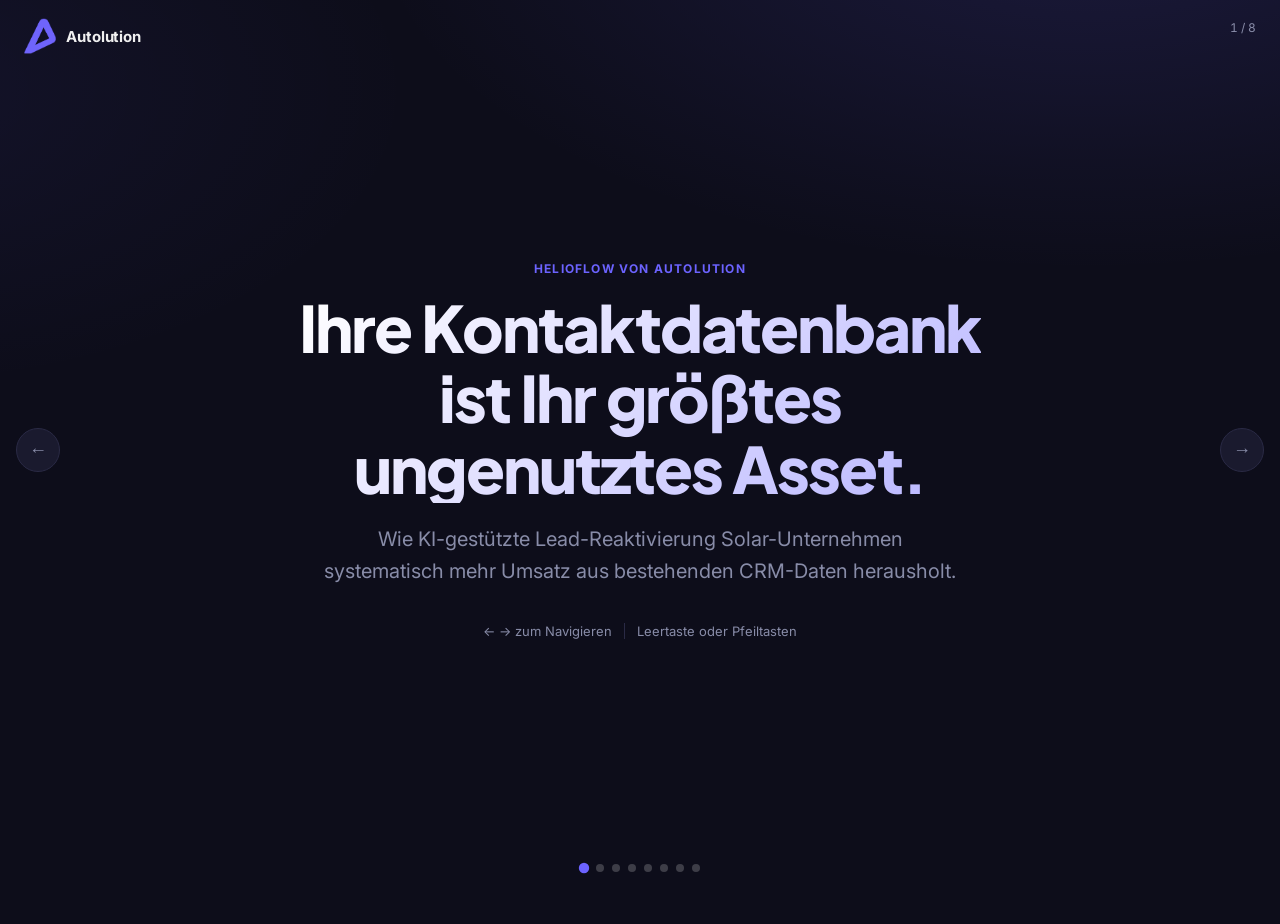
==== index.html @ 53b9ef34 "Rename pitch-deck.html to index.html for Vercel root serving Co-Authored-By: Claude Sonnet 4.6 <nore" ====
<!DOCTYPE html>
<html lang="de">
<head>
<meta charset="UTF-8">
<meta name="viewport" content="width=device-width, initial-scale=1.0">
<title>Autolution · HelioFlow Pitch</title>
<link rel="preconnect" href="https://fonts.googleapis.com">
<link rel="preconnect" href="https://fonts.gstatic.com" crossorigin>
<link href="https://fonts.googleapis.com/css2?family=Plus+Jakarta+Sans:wght@300;400;500;600;700;800&family=Inter:wght@400;500;600;700;800&display=swap" rel="stylesheet">
<style>
/* ── Design Tokens ────────────────────────────────────────────── */
:root {
  --bg:          #0D0D1A;
  --bg-2:        #12121F;
  --card:        #1A1A2E;
  --card-2:      #20203A;
  --border:      #2A2A45;
  --brand:       #6C63FF;
  --brand-hover: #8B85FF;
  --brand-dark:  #5148D9;
  --brand-soft:  rgba(108,99,255,0.12);
  --text:        #F0F0F0;
  --text-dim:    #888CA8;
  --success:     #10B981;
  --radius:      14px;
  --font-h:      'Plus Jakarta Sans', 'Inter', -apple-system, sans-serif;
  --font-b:      'Inter', -apple-system, sans-serif;
}

*, *::before, *::after { box-sizing: border-box; margin: 0; padding: 0; }

html, body {
  width: 100%; height: 100%;
  overflow: hidden;
  background: var(--bg);
  color: var(--text);
  font-family: var(--font-b);
  -webkit-font-smoothing: antialiased;
}

/* ── Slide engine ─────────────────────────────────────────────── */
.deck {
  width: 100%; height: 100vh;
  position: relative;
}

.slide {
  position: absolute;
  inset: 0;
  display: flex;
  flex-direction: column;
  justify-content: center;
  align-items: center;
  padding: 48px 64px;
  opacity: 0;
  pointer-events: none;
  transition: opacity 0.45s ease, transform 0.45s ease;
  transform: translateY(24px);
  overflow-y: auto;
}

.slide.active {
  opacity: 1;
  pointer-events: all;
  transform: translateY(0);
}

.slide.exiting {
  opacity: 0;
  transform: translateY(-24px);
}

/* Slide backgrounds */
.slide { background:
  radial-gradient(1200px 600px at 85% -10%, rgba(108,99,255,0.15), transparent 60%),
  radial-gradient(900px 500px at -10% 10%, rgba(108,99,255,0.07), transparent 60%),
  var(--bg);
}
.slide.dark-brand {
  background: linear-gradient(135deg, #1A1A2E 0%, #20203A 100%);
}
.slide.cta-slide {
  background: linear-gradient(135deg, var(--brand) 0%, var(--brand-dark) 100%);
}

/* ── Nav dots ─────────────────────────────────────────────────── */
.nav-dots {
  position: fixed;
  bottom: 28px;
  left: 50%;
  transform: translateX(-50%);
  display: flex;
  gap: 8px;
  z-index: 100;
}
.dot {
  width: 8px; height: 8px;
  border-radius: 50%;
  background: rgba(255,255,255,0.2);
  cursor: pointer;
  transition: background 0.2s, transform 0.2s;
  border: none;
}
.dot.active {
  background: var(--brand);
  transform: scale(1.3);
}

/* Nav arrows */
.nav-arrow {
  position: fixed;
  top: 50%;
  transform: translateY(-50%);
  background: var(--card);
  border: 1px solid var(--border);
  border-radius: 50%;
  width: 44px; height: 44px;
  cursor: pointer;
  display: flex; align-items: center; justify-content: center;
  font-size: 18px;
  color: var(--text-dim);
  transition: background 0.15s, color 0.15s;
  z-index: 100;
}
.nav-arrow:hover { background: var(--card-2); color: var(--text); }
.nav-arrow.prev { left: 16px; }
.nav-arrow.next { right: 16px; }

/* Slide counter */
.slide-counter {
  position: fixed;
  top: 20px;
  right: 24px;
  font-size: 12px;
  color: var(--text-dim);
  font-family: var(--font-b);
  font-variant-numeric: tabular-nums;
  z-index: 100;
}

/* Logo bar */
.logo-bar {
  position: fixed;
  top: 18px;
  left: 24px;
  display: flex;
  align-items: center;
  gap: 10px;
  z-index: 100;
}
.logo-bar img { height: 36px; width: auto; }
.logo-bar span { font-weight: 700; font-size: 15px; letter-spacing: -0.01em; }

/* ── Typography ───────────────────────────────────────────────── */
.hero-label {
  font-size: 12px;
  font-weight: 700;
  text-transform: uppercase;
  letter-spacing: 0.1em;
  color: var(--brand);
  margin-bottom: 16px;
}

.hero-h1 {
  font-family: var(--font-h);
  font-size: clamp(36px, 5vw, 64px);
  font-weight: 800;
  letter-spacing: -0.03em;
  line-height: 1.1;
  margin-bottom: 20px;
  background: linear-gradient(135deg, #ffffff 0%, #b8b5ff 100%);
  -webkit-background-clip: text;
  background-clip: text;
  -webkit-text-fill-color: transparent;
  text-align: center;
}

.hero-h1.left { text-align: left; }

.hero-sub {
  font-size: clamp(16px, 2vw, 20px);
  color: var(--text-dim);
  line-height: 1.6;
  max-width: 640px;
  text-align: center;
}

.section-title {
  font-family: var(--font-h);
  font-size: clamp(28px, 4vw, 48px);
  font-weight: 800;
  letter-spacing: -0.03em;
  margin-bottom: 12px;
  background: linear-gradient(135deg, #ffffff 0%, #b8b5ff 100%);
  -webkit-background-clip: text;
  background-clip: text;
  -webkit-text-fill-color: transparent;
}

.section-sub {
  font-size: 17px;
  color: var(--text-dim);
  max-width: 600px;
  line-height: 1.6;
  margin-bottom: 40px;
}

/* ── Layout helpers ───────────────────────────────────────────── */
.content { max-width: 1000px; width: 100%; }
.content.wide { max-width: 1100px; }

.grid-3 {
  display: grid;
  grid-template-columns: repeat(3, 1fr);
  gap: 20px;
}

.grid-2 {
  display: grid;
  grid-template-columns: repeat(2, 1fr);
  gap: 24px;
}

@media (max-width: 700px) {
  .grid-3, .grid-2 { grid-template-columns: 1fr; }
  .slide { padding: 72px 24px 64px; }
}

/* ── Cards ────────────────────────────────────────────────────── */
.card {
  background: var(--card);
  border: 1px solid var(--border);
  border-radius: var(--radius);
  padding: 28px;
  box-shadow: 0 10px 40px rgba(0,0,0,0.4);
}

.card-icon {
  width: 48px; height: 48px;
  border-radius: 12px;
  background: var(--brand-soft);
  display: flex; align-items: center; justify-content: center;
  font-size: 24px;
  margin-bottom: 16px;
}

.card h3 {
  font-family: var(--font-h);
  font-size: 18px;
  font-weight: 700;
  letter-spacing: -0.01em;
  margin-bottom: 10px;
}

.card p {
  font-size: 14px;
  color: var(--text-dim);
  line-height: 1.6;
}

/* Selling point accent */
.selling-card {
  border-color: rgba(108,99,255,0.3);
  position: relative;
  overflow: hidden;
}
.selling-card::before {
  content: '';
  position: absolute;
  top: 0; left: 0;
  right: 0; height: 2px;
  background: linear-gradient(90deg, var(--brand), var(--brand-hover));
}

/* ── Problem slide ────────────────────────────────────────────── */
.problem-list {
  list-style: none;
  display: flex;
  flex-direction: column;
  gap: 16px;
  max-width: 640px;
}
.problem-list li {
  display: flex;
  align-items: flex-start;
  gap: 14px;
  padding: 20px 24px;
  background: var(--card);
  border: 1px solid var(--border);
  border-radius: 12px;
  font-size: 16px;
  line-height: 1.5;
}
.problem-list li .x {
  width: 24px; height: 24px;
  border-radius: 50%;
  background: rgba(239,68,68,0.15);
  color: #EF4444;
  display: flex; align-items: center; justify-content: center;
  font-size: 14px;
  font-weight: 700;
  flex-shrink: 0;
  margin-top: 1px;
}

/* ── Process steps ────────────────────────────────────────────── */
.steps {
  display: flex;
  gap: 0;
  align-items: stretch;
  width: 100%;
  max-width: 960px;
}

.step-card {
  flex: 1;
  background: var(--card);
  border: 1px solid var(--border);
  border-radius: 0;
  padding: 28px 24px;
  position: relative;
}
.step-card:first-child { border-radius: var(--radius) 0 0 var(--radius); }
.step-card:last-child  { border-radius: 0 var(--radius) var(--radius) 0; }
.step-card + .step-card { border-left: none; }

.step-num {
  font-family: var(--font-h);
  font-size: 48px;
  font-weight: 800;
  color: var(--brand-soft);
  letter-spacing: -0.03em;
  margin-bottom: 12px;
  line-height: 1;
}
.step-card h3 {
  font-family: var(--font-h);
  font-size: 16px;
  font-weight: 700;
  margin-bottom: 10px;
  color: var(--text);
}
.step-card p {
  font-size: 13px;
  color: var(--text-dim);
  line-height: 1.6;
}
.step-arrow {
  position: absolute;
  right: -14px; top: 50%;
  transform: translateY(-50%);
  width: 28px; height: 28px;
  background: var(--brand);
  border-radius: 50%;
  display: flex; align-items: center; justify-content: center;
  font-size: 14px;
  z-index: 2;
  color: white;
}
.step-card:last-child .step-arrow { display: none; }

/* ── Onboarding timeline ──────────────────────────────────────── */
.timeline {
  display: flex;
  flex-direction: column;
  gap: 0;
  max-width: 680px;
  width: 100%;
}
.timeline-item {
  display: flex;
  gap: 20px;
  padding-bottom: 28px;
  position: relative;
}
.timeline-item:last-child { padding-bottom: 0; }
.timeline-left {
  display: flex;
  flex-direction: column;
  align-items: center;
  gap: 0;
}
.t-dot {
  width: 36px; height: 36px;
  border-radius: 50%;
  background: var(--brand-soft);
  border: 2px solid var(--brand);
  display: flex; align-items: center; justify-content: center;
  font-weight: 700;
  font-size: 13px;
  color: var(--brand);
  flex-shrink: 0;
}
.t-line {
  flex: 1;
  width: 2px;
  background: var(--border);
  margin: 4px 0;
  min-height: 24px;
}
.timeline-item:last-child .t-line { display: none; }
.timeline-content h3 {
  font-family: var(--font-h);
  font-size: 16px;
  font-weight: 700;
  margin-bottom: 4px;
}
.timeline-content p {
  font-size: 14px;
  color: var(--text-dim);
  line-height: 1.5;
}
.timeline-badge {
  display: inline-block;
  margin-bottom: 6px;
  padding: 2px 10px;
  border-radius: 20px;
  background: var(--brand-soft);
  color: var(--brand);
  font-size: 11px;
  font-weight: 600;
}

/* ── Result stats ─────────────────────────────────────────────── */
.stat-row {
  display: flex;
  gap: 20px;
  flex-wrap: wrap;
  justify-content: center;
  margin-bottom: 32px;
}
.stat-box {
  background: var(--card);
  border: 1px solid var(--border);
  border-radius: var(--radius);
  padding: 24px 28px;
  min-width: 180px;
  text-align: center;
}
.stat-box .s-num {
  font-family: var(--font-h);
  font-size: 40px;
  font-weight: 800;
  letter-spacing: -0.03em;
  background: linear-gradient(135deg, var(--brand) 0%, var(--brand-hover) 100%);
  -webkit-background-clip: text;
  background-clip: text;
  -webkit-text-fill-color: transparent;
  margin-bottom: 4px;
  font-variant-numeric: tabular-nums;
}
.stat-box .s-label {
  font-size: 13px;
  color: var(--text-dim);
}

/* ── CTA slide ────────────────────────────────────────────────── */
.cta-slide-inner {
  text-align: center;
  max-width: 620px;
}
.cta-slide h1 {
  font-family: var(--font-h);
  font-size: clamp(32px, 5vw, 56px);
  font-weight: 800;
  letter-spacing: -0.03em;
  color: white;
  margin-bottom: 16px;
  line-height: 1.1;
}
.cta-slide p {
  color: rgba(255,255,255,0.85);
  font-size: 18px;
  line-height: 1.6;
  margin-bottom: 36px;
}
.cta-btn {
  display: inline-flex;
  align-items: center;
  gap: 10px;
  background: white;
  color: var(--brand);
  font-weight: 700;
  font-size: 17px;
  padding: 18px 36px;
  border-radius: 12px;
  text-decoration: none;
  box-shadow: 0 8px 32px rgba(0,0,0,0.25);
  transition: transform 0.15s, box-shadow 0.15s;
}
.cta-btn:hover {
  transform: translateY(-2px);
  box-shadow: 0 12px 40px rgba(0,0,0,0.3);
}
.cta-glow {
  position: absolute;
  top: -40%; right: -15%;
  width: 500px; height: 500px;
  background: radial-gradient(circle, rgba(255,255,255,0.12), transparent 70%);
  pointer-events: none;
}

/* ── Potenzial-Rechner (Slide 7) ──────────────────────────────── */
.rechner-slide {
  justify-content: flex-start;
  padding-top: 80px;
  overflow-y: auto;
}

.rechner-wrap {
  max-width: 1000px;
  width: 100%;
  padding-bottom: 48px;
}

.r-param-grid {
  display: grid;
  grid-template-columns: repeat(auto-fit, minmax(220px, 1fr));
  gap: 16px;
  margin-bottom: 20px;
}
.r-param {
  background: var(--card-2);
  border: 1px solid var(--border);
  border-radius: 10px;
  padding: 16px;
}
.r-param label {
  display: block;
  font-size: 12px;
  color: var(--text-dim);
  margin-bottom: 8px;
  font-weight: 500;
}
.r-val-row {
  display: flex;
  align-items: baseline;
  gap: 6px;
  margin-bottom: 8px;
}
.r-param input[type="number"] {
  background: transparent;
  border: none;
  color: var(--text);
  font-size: 28px;
  font-weight: 700;
  width: 100%;
  outline: none;
  font-family: var(--font-h);
  letter-spacing: -0.02em;
  -moz-appearance: textfield;
}
.r-param input[type="number"]::-webkit-outer-spin-button,
.r-param input[type="number"]::-webkit-inner-spin-button { -webkit-appearance: none; }
.r-suffix { color: var(--text-dim); font-weight: 600; font-size: 15px; }

input[type="range"] {
  -webkit-appearance: none;
  width: 100%; height: 5px;
  background: var(--border);
  border-radius: 3px;
  outline: none;
}
input[type="range"]::-webkit-slider-thumb {
  -webkit-appearance: none;
  width: 16px; height: 16px;
  background: var(--brand);
  border-radius: 50%;
  cursor: pointer;
  box-shadow: 0 0 0 3px rgba(108,99,255,0.18);
  transition: transform 0.15s;
}
input[type="range"]::-webkit-slider-thumb:hover { transform: scale(1.15); }
input[type="range"]::-moz-range-thumb {
  width: 16px; height: 16px;
  background: var(--brand);
  border-radius: 50%;
  cursor: pointer;
  border: none;
}

.r-note { font-size: 11px; color: var(--text-dim); margin-top: 6px; }

.leads-table {
  width: 100%;
  border-collapse: collapse;
  margin-bottom: 20px;
}
.leads-table th {
  text-align: left;
  font-weight: 600;
  font-size: 11px;
  color: var(--text-dim);
  text-transform: uppercase;
  letter-spacing: 0.05em;
  padding: 8px 10px;
  border-bottom: 1px solid var(--border);
}
.leads-table th.r { text-align: right; }
.leads-table td {
  padding: 12px 10px;
  border-bottom: 1px solid var(--border);
  font-size: 14px;
}
.leads-table td.r { text-align: right; font-variant-numeric: tabular-nums; }
.leads-table td:first-child { font-weight: 600; }
.leads-table tfoot td {
  font-weight: 700;
  font-size: 14px;
  border-top: 2px solid var(--border);
  border-bottom: none;
  padding-top: 14px;
}
.leads-table input {
  background: var(--card-2);
  border: 1px solid var(--border);
  border-radius: 7px;
  color: var(--text);
  font-family: inherit;
  font-size: 14px;
  font-weight: 600;
  padding: 6px 10px;
  width: 100%;
  max-width: 120px;
  outline: none;
  -moz-appearance: textfield;
  transition: border-color 0.15s;
}
.leads-table input::-webkit-outer-spin-button,
.leads-table input::-webkit-inner-spin-button { -webkit-appearance: none; }
.leads-table input:focus { border-color: var(--brand); }

.factor-pill {
  display: inline-block;
  padding: 2px 7px;
  border-radius: 20px;
  background: var(--card-2);
  font-size: 11px;
  color: var(--text-dim);
}

.r-results {
  background: linear-gradient(135deg, #1A1A2E 0%, #20203A 100%);
  border: 1px solid var(--brand);
  border-radius: var(--radius);
  padding: 24px;
  position: relative;
  overflow: hidden;
}
.r-results::before {
  content: '';
  position: absolute;
  top: -50%; right: -20%;
  width: 400px; height: 400px;
  background: radial-gradient(circle, rgba(108,99,255,0.12), transparent 70%);
  pointer-events: none;
}
.r-stats-grid {
  display: grid;
  grid-template-columns: 2fr 1fr 1fr 1fr;
  gap: 16px;
  position: relative;
}
@media (max-width: 700px) {
  .r-stats-grid { grid-template-columns: 1fr 1fr; }
}
.r-stat { padding: 6px 0; }
.r-stat.hero {
  padding: 16px 20px;
  background: var(--brand-soft);
  border-radius: 10px;
  border: 1px solid rgba(108,99,255,0.3);
}
.r-stat .s-label { font-size: 12px; color: var(--text-dim); margin-bottom: 4px; }
.r-stat .s-num {
  font-family: var(--font-h);
  font-size: 26px;
  font-weight: 800;
  letter-spacing: -0.02em;
  font-variant-numeric: tabular-nums;
}
.r-stat.hero .s-num {
  font-size: 38px;
  background: linear-gradient(135deg, var(--brand), var(--brand-hover));
  -webkit-background-clip: text;
  background-clip: text;
  -webkit-text-fill-color: transparent;
}

/* ── Print ────────────────────────────────────────────────────── */
@media print {
  .nav-dots, .nav-arrow, .slide-counter, .logo-bar { display: none !important; }
}
</style>
</head>
<body>

<!-- Logo (always visible) -->
<div class="logo-bar">
  <img src="[data-uri]" alt="Autolution">
  <span>Autolution</span>
</div>

<!-- Slide counter -->
<div class="slide-counter" id="slideCounter">1 / 8</div>

<!-- Navigation arrows -->
<button class="nav-arrow prev" onclick="navigate(-1)">←</button>
<button class="nav-arrow next" onclick="navigate(1)">→</button>

<!-- Navigation dots -->
<nav class="nav-dots" id="navDots"></nav>

<div class="deck" id="deck">

  <!-- ── Slide 1: Cover ───────────────────────────────────────── -->
  <section class="slide active" data-slide="0">
    <div class="content" style="text-align:center; display:flex; flex-direction:column; align-items:center;">
      <div class="hero-label">HelioFlow von Autolution</div>
      <h1 class="hero-h1">Ihre Kontaktdatenbank<br>ist Ihr größtes<br>ungenutztes Asset.</h1>
      <p class="hero-sub">Wie KI-gestützte Lead-Reaktivierung Solar-Unternehmen systematisch mehr Umsatz aus bestehenden CRM-Daten herausholt.</p>
      <div style="margin-top:36px; display:flex; align-items:center; gap:12px; color:var(--text-dim); font-size:13px;">
        <span>← → zum Navigieren</span>
        <span style="width:1px; height:16px; background:var(--border);"></span>
        <span>Leertaste oder Pfeiltasten</span>
      </div>
    </div>
  </section>

  <!-- ── Slide 2: Problem ─────────────────────────────────────── -->
  <section class="slide" data-slide="1">
    <div class="content" style="display:flex; flex-direction:column; align-items:center;">
      <div class="hero-label">Das Problem</div>
      <h2 class="section-title" style="text-align:center;">Die meisten Solar-Leads<br>kaufen nie — aber nicht<br>weil sie kein Interesse haben.</h2>
      <ul class="problem-list">
        <li>
          <div class="x">✕</div>
          <span><strong>Leads liegen unbenutzt im CRM.</strong> Tausende Kontakte wurden angesprochen, dann nie wieder konsequent weiterverfolgt.</span>
        </li>
        <li>
          <div class="x">✕</div>
          <span><strong>Follow-ups passieren nicht systematisch.</strong> Manuelles Nachfassen ist zeitaufwändig und wird im Vertriebsalltag verdrängt.</span>
        </li>
        <li>
          <div class="x">✕</div>
          <span><strong>Schlechte Terminqualität.</strong> Ohne Qualifizierung erscheinen Kontakte zum Termin — ohne wirklich zu passen.</span>
        </li>
      </ul>
    </div>
  </section>

  <!-- ── Slide 3: Selling Points ──────────────────────────────── -->
  <section class="slide" data-slide="2">
    <div class="content">
      <div style="text-align:center; margin-bottom:36px;">
        <div class="hero-label">Warum HelioFlow</div>
        <h2 class="section-title">Drei Gründe, die den Unterschied machen.</h2>
      </div>
      <div class="grid-3">
        <div class="card selling-card">
          <div class="card-icon">⚡</div>
          <h3>Vollautomatisiert</h3>
          <p>Das System bucht Termine direkt in Ihren Kalender — ohne einen einzigen manuellen Schritt Ihres Teams. Jeden Tag, rund um die Uhr.</p>
        </div>
        <div class="card selling-card">
          <div class="card-icon">🎯</div>
          <h3>Personalisiert & qualifiziert</h3>
          <p>KI-generierte, individuelle Nachrichten für jeden Kontakt. Dazu ein automatischer Qualifizierungsprozess: Nur Leads, die wirklich passen, bekommen einen Termin.</p>
        </div>
        <div class="card selling-card">
          <div class="card-icon">🚀</div>
          <h3>Schlüsselfertig</h3>
          <p>Setup in wenigen Wochen, dann läuft HelioFlow ohne Ihr Zutun. Keine neue Software für Ihr Team — das System integriert sich in Ihre bestehenden Prozesse.</p>
        </div>
      </div>
    </div>
  </section>

  <!-- ── Slide 4: Wie es funktioniert ────────────────────────── -->
  <section class="slide" data-slide="3">
    <div class="content">
      <div style="text-align:center; margin-bottom:36px;">
        <div class="hero-label">So funktioniert HelioFlow</div>
        <h2 class="section-title">Drei Schritte.<br>Ein Ergebnis: Termine.</h2>
      </div>
      <div class="steps">
        <div class="step-card">
          <div class="step-num">01</div>
          <h3>Personalisierter Erstkontakt</h3>
          <p>KI-generierte Nachricht, individuell für jeden Lead — plus automatisierte Follow-Up-Sequenz, bis eine Reaktion erfolgt.</p>
          <div class="step-arrow">→</div>
        </div>
        <div class="step-card">
          <div class="step-num">02</div>
          <h3>Automatischer Qualifizierungsprozess</h3>
          <p>Nur Leads mit passendem Profil (Eigenheim, Alter, Interesse) werden zum nächsten Schritt weitergeleitet. Kein Terminverschwendung mehr.</p>
          <div class="step-arrow">→</div>
        </div>
        <div class="step-card">
          <div class="step-num">03</div>
          <h3>Terminbuchung & Bestätigung</h3>
          <p>Automatische Buchung direkt in Ihren Kalender — inklusive Terminbestätigung, Erinnerungen und Umbuchungsmöglichkeit.</p>
        </div>
      </div>
      <div style="text-align:center; margin-top:28px; padding:16px 24px; background:var(--brand-soft); border-radius:10px; border:1px dashed rgba(108,99,255,0.4); max-width:600px; margin-left:auto; margin-right:auto;">
        <span style="color:var(--brand); font-weight:600; font-size:15px;">Ergebnis: HelioFlow bucht automatisch qualifizierte Termine in Ihren Kalender.</span>
      </div>
    </div>
  </section>

  <!-- ── Slide 5: Zusammenarbeit ──────────────────────────────── -->
  <section class="slide" data-slide="4">
    <div class="content" style="display:flex; flex-direction:column; align-items:center;">
      <div style="text-align:center; margin-bottom:36px;">
        <div class="hero-label">Unsere Zusammenarbeit</div>
        <h2 class="section-title">Von 0 auf laufendes System<br>in wenigen Wochen.</h2>
      </div>
      <div class="timeline">
        <div class="timeline-item">
          <div class="timeline-left">
            <div class="t-dot">1</div>
            <div class="t-line"></div>
          </div>
          <div class="timeline-content" style="padding-top:6px;">
            <div class="timeline-badge">Woche 1–2</div>
            <h3>Qualifizierungsprozess & technische Integration</h3>
            <p>Wir definieren gemeinsam die Qualifizierungskriterien für Ihre Zielgruppe und integrieren das System in Ihr CRM und Ihren Kalender.</p>
          </div>
        </div>
        <div class="timeline-item">
          <div class="timeline-left">
            <div class="t-dot">2</div>
            <div class="t-line"></div>
          </div>
          <div class="timeline-content" style="padding-top:6px;">
            <div class="timeline-badge">Woche 2–3</div>
            <h3>Vollständiges System-Setup</h3>
            <p>Personalisierte Nachrichten, Follow-Up-Sequenzen und Terminbuchungslogik werden konfiguriert und getestet.</p>
          </div>
        </div>
        <div class="timeline-item">
          <div class="timeline-left">
            <div class="t-dot">3</div>
            <div class="t-line"></div>
          </div>
          <div class="timeline-content" style="padding-top:6px;">
            <div class="timeline-badge">Woche 3–4</div>
            <h3>Finale Abnahme & Start der Aufwärmphase</h3>
            <p>Gemeinsame Abnahme — dann starten wir kontrolliert, beobachten die ersten Reaktionen und optimieren sofort nach.</p>
          </div>
        </div>
        <div class="timeline-item">
          <div class="timeline-left">
            <div class="t-dot">4</div>
          </div>
          <div class="timeline-content" style="padding-top:6px;">
            <div class="timeline-badge">Fortlaufend</div>
            <h3>Laufende Optimierung</h3>
            <p>Das System läuft und verbessert sich kontinuierlich — wir bleiben als Partner an Ihrer Seite.</p>
          </div>
        </div>
      </div>
    </div>
  </section>

  <!-- ── Slide 6: Ergebnisse ──────────────────────────────────── -->
  <section class="slide" data-slide="5">
    <div class="content" style="display:flex; flex-direction:column; align-items:center; text-align:center;">
      <div class="hero-label">Warum jetzt</div>
      <h2 class="section-title">Leads, die warten,<br>kaufen irgendwann woanders.</h2>
      <p class="section-sub" style="text-align:center;">Jeden Monat, in dem Ihre CRM-Kontakte nicht reaktiviert werden, sinkt die Chance auf einen Abschluss — und steigt die Chance, dass der Wettbewerb zuschlägt.</p>
      <div class="stat-row">
        <div class="stat-box">
          <div class="s-num">80%</div>
          <div class="s-label">Erscheinungsrate bei<br>qualifizierten Terminen</div>
        </div>
        <div class="stat-box">
          <div class="s-num">1%</div>
          <div class="s-label">Buchungsrate aus bestehenden<br>CRM-Kontakten (Ø)</div>
        </div>
        <div class="stat-box">
          <div class="s-num">30%</div>
          <div class="s-label">Abschlussrate bei<br>qualifizierten Leads</div>
        </div>
      </div>
      <div style="padding: 20px 28px; background: var(--card); border: 1px solid rgba(16,185,129,0.3); border-radius: var(--radius); max-width: 580px;">
        <p style="color: var(--success); font-weight: 600; font-size: 15px; margin-bottom: 8px;">→ Was das für Sie bedeutet</p>
        <p style="color: var(--text-dim); font-size: 14px; line-height: 1.6;">Bei 5.000 CRM-Kontakten und einem Ø-Auftragswert von 16.000 € stecken konservativ gerechnet über <strong style="color:var(--text)">mehrere hunderttausend Euro Umsatzpotenzial</strong> in Ihrer Datenbank — berechnen Sie es auf der nächsten Folie selbst.</p>
      </div>
    </div>
  </section>

  <!-- ── Slide 7: Potenzial-Rechner ───────────────────────────── -->
  <section class="slide rechner-slide" data-slide="6">
    <div class="rechner-wrap">
      <div style="text-align:center; margin-bottom:28px;">
        <div class="hero-label">Live-Berechnung</div>
        <h2 class="section-title" style="font-size: clamp(24px,3.5vw,38px);">Ihr persönliches Potenzial —<br>jetzt live berechnen.</h2>
      </div>

      <!-- Assumptions -->
      <div class="card" style="margin-bottom:16px;">
        <div style="display:flex; align-items:center; gap:10px; margin-bottom:20px;">
          <div style="width:28px;height:28px;border-radius:50%;background:var(--brand-soft);color:var(--brand);font-weight:700;font-size:13px;display:flex;align-items:center;justify-content:center;">1</div>
          <h2 style="font-size:17px;font-weight:700;">Ihre Annahmen</h2>
        </div>
        <div class="r-param-grid">
          <div class="r-param">
            <label>Ø Umsatz pro Abschluss</label>
            <div class="r-val-row">
              <span class="r-suffix">€</span>
              <input type="number" id="dealValue" value="16000" min="0" step="500">
            </div>
            <div class="r-note">Durchschnittlicher Auftragswert – z.B. einer PV-Anlage.</div>
          </div>
          <div class="r-param">
            <label>Abschlussrate des Vertriebsteams</label>
            <div class="r-val-row">
              <input type="number" id="closeRate" value="30" min="0" max="100" step="1">
              <span class="r-suffix">%</span>
            </div>
            <input type="range" id="closeRateSlider" min="5" max="80" step="1" value="30">
            <div class="r-note">Abschlussrate bei qualifizierten Leads nach dem Termin.</div>
          </div>
        </div>
      </div>

      <!-- Leads table -->
      <div class="card" style="margin-bottom:16px;">
        <div style="display:flex; align-items:center; gap:10px; margin-bottom:16px;">
          <div style="width:28px;height:28px;border-radius:50%;background:var(--brand-soft);color:var(--brand);font-weight:700;font-size:13px;display:flex;align-items:center;justify-content:center;">2</div>
          <h2 style="font-size:17px;font-weight:700;">Ihre Kontakte nach Alter</h2>
        </div>
        <p style="color:var(--text-dim);font-size:13px;margin-bottom:16px;">Anzahl der Kontakte in Ihrem CRM – aufgeteilt nach Alter. Ältere Leads haben ein geringeres Konvertierungspotenzial.</p>
        <div style="overflow-x:auto;">
          <table class="leads-table">
            <thead>
              <tr>
                <th>Alter</th>
                <th>Anzahl Kontakte</th>
                <th class="r">Faktor</th>
                <th class="r">Erstgespräche</th>
                <th class="r">Abschlüsse</th>
                <th class="r">Umsatz</th>
              </tr>
            </thead>
            <tbody id="leadsBody"></tbody>
            <tfoot>
              <tr>
                <td>Gesamt</td>
                <td id="totLeads" class="r">0</td>
                <td></td>
                <td id="totApp" class="r">0</td>
                <td id="totSal" class="r">0</td>
                <td id="totRev" class="r">€ 0</td>
              </tr>
            </tfoot>
          </table>
        </div>
      </div>

      <!-- Results -->
      <div class="r-results">
        <div style="display:flex;align-items:center;gap:10px;margin-bottom:20px;">
          <div style="width:28px;height:28px;border-radius:50%;background:var(--brand-soft);color:var(--brand);font-weight:700;font-size:13px;display:flex;align-items:center;justify-content:center;">3</div>
          <h2 style="font-size:17px;font-weight:700;">Ihr Potenzial</h2>
        </div>
        <div class="r-stats-grid">
          <div class="r-stat hero">
            <div class="s-label">💰 Potenzieller Gesamtumsatz</div>
            <div class="s-num" id="resRev">€ 0</div>
          </div>
          <div class="r-stat">
            <div class="s-label">📅 Erstgespräche</div>
            <div class="s-num" id="resApp">0</div>
          </div>
          <div class="r-stat">
            <div class="s-label">✅ Erwartete Abschlüsse</div>
            <div class="s-num" id="resSal">0</div>
          </div>
          <div class="r-stat">
            <div class="s-label">📊 Ø pro Erstgespräch</div>
            <div class="s-num" id="resAvg">€ 0</div>
          </div>
        </div>
      </div>
    </div>
  </section>

  <!-- ── Slide 8: CTA ─────────────────────────────────────────── -->
  <section class="slide cta-slide" data-slide="7">
    <div class="cta-glow"></div>
    <div class="cta-slide-inner">
      <h1>Lassen Sie uns Ihr Potenzial gemeinsam heben.</h1>
      <p>In einem kostenlosen 30-minütigen Erstgespräch zeigen wir Ihnen, wie Sie genau diesen Umsatz systematisch aus Ihrer Kontaktdatenbank herausholen — mit HelioFlow von Autolution.</p>
      <a class="cta-btn" href="https://calendar.app.google/GsKFuUp66C94jkA79" target="_blank" rel="noopener">
        📅 &nbsp;Jetzt Erstgespräch buchen
      </a>
      <div style="margin-top:32px; display:flex; gap:24px; justify-content:center; flex-wrap:wrap;">
        <a href="https://autolution.ai" target="_blank" rel="noopener" style="color:rgba(255,255,255,0.7);font-size:14px;text-decoration:none;">🌐 autolution.ai</a>
        <span style="color:rgba(255,255,255,0.3);">|</span>
        <a href="https://autolution.ai/impressum" target="_blank" rel="noopener" style="color:rgba(255,255,255,0.7);font-size:14px;text-decoration:none;">Impressum</a>
        <span style="color:rgba(255,255,255,0.3);">|</span>
        <a href="https://autolution.ai/datenschutz" target="_blank" rel="noopener" style="color:rgba(255,255,255,0.7);font-size:14px;text-decoration:none;">Datenschutz</a>
      </div>
    </div>
  </section>

</div><!-- /deck -->

<script>
// ── Slide engine ─────────────────────────────────────────────
const slides  = Array.from(document.querySelectorAll('.slide'));
const dotsEl  = document.getElementById('navDots');
const counter = document.getElementById('slideCounter');
let cur = 0;

// Build dots
slides.forEach((_, i) => {
  const d = document.createElement('button');
  d.className = 'dot' + (i === 0 ? ' active' : '');
  d.setAttribute('aria-label', `Folie ${i + 1}`);
  d.onclick = () => goTo(i);
  dotsEl.appendChild(d);
});

function goTo(n) {
  if (n < 0 || n >= slides.length) return;
  const prev = slides[cur];
  prev.classList.add('exiting');
  setTimeout(() => { prev.classList.remove('active', 'exiting'); }, 440);
  cur = n;
  slides[cur].classList.add('active');
  dotsEl.querySelectorAll('.dot').forEach((d, i) => d.classList.toggle('active', i === cur));
  counter.textContent = `${cur + 1} / ${slides.length}`;
}

function navigate(dir) { goTo(cur + dir); }

document.addEventListener('keydown', e => {
  if (e.key === 'ArrowRight' || e.key === 'ArrowDown' || e.key === ' ') {
    e.preventDefault(); navigate(1);
  } else if (e.key === 'ArrowLeft' || e.key === 'ArrowUp') {
    e.preventDefault(); navigate(-1);
  }
});

// Touch swipe
let tx = 0;
document.addEventListener('touchstart', e => { tx = e.changedTouches[0].clientX; }, { passive: true });
document.addEventListener('touchend', e => {
  const dx = e.changedTouches[0].clientX - tx;
  if (Math.abs(dx) > 50) navigate(dx < 0 ? 1 : -1);
});

// ── Potenzial-Rechner logic ───────────────────────────────────
const BUCKETS = [
  { id:'b1', label:'0 – 6 Monate',   factor:1.0 },
  { id:'b2', label:'6 – 12 Monate',  factor:0.8 },
  { id:'b3', label:'12 – 24 Monate', factor:0.6 },
  { id:'b4', label:'24 – 60 Monate', factor:0.3 },
  { id:'b5', label:'> 60 Monate',    factor:0.1 },
];
const DEFAULT = { b1:500, b2:800, b3:1200, b4:1500, b5:1000 };
const BOOKING  = 1;
const SHOW     = 0.80;

const fmtEUR = new Intl.NumberFormat('de-DE', { style:'currency', currency:'EUR', minimumFractionDigits:0, maximumFractionDigits:0 });
const fmtNum = new Intl.NumberFormat('de-DE', { maximumFractionDigits:1 });
const fmtInt = new Intl.NumberFormat('de-DE', { maximumFractionDigits:0 });
const n = v => { const x = parseFloat(String(v).replace(',','.')); return isNaN(x) ? 0 : x; };

// Build table rows
const tbody = document.getElementById('leadsBody');
BUCKETS.forEach(b => {
  const tr = document.createElement('tr');
  tr.innerHTML = `
    <td>${b.label}</td>
    <td><input type="number" id="leads_${b.id}" min="0" step="1" value="${DEFAULT[b.id]}"></td>
    <td class="r"><span class="factor-pill">× ${b.factor.toFixed(1)}</span></td>
    <td class="r" id="app_${b.id}">0</td>
    <td class="r" id="sal_${b.id}">0</td>
    <td class="r" id="rev_${b.id}">€ 0</td>
  `;
  tbody.appendChild(tr);
  tr.querySelector(`#leads_${b.id}`).addEventListener('input', recalc);
});

// Slider sync
const closeIn = document.getElementById('closeRate');
const closeSlider = document.getElementById('closeRateSlider');
closeIn.addEventListener('input', () => { closeSlider.value = closeIn.value; recalc(); });
closeSlider.addEventListener('input', () => { closeIn.value = closeSlider.value; recalc(); });
document.getElementById('dealValue').addEventListener('input', recalc);

function recalc() {
  const dv = n(document.getElementById('dealValue').value);
  const cr = n(document.getElementById('closeRate').value) / 100;
  let tL=0,tA=0,tS=0,tR=0;
  BUCKETS.forEach(b => {
    const leads = n(document.getElementById(`leads_${b.id}`).value);
    const app   = (leads/100)*BOOKING*b.factor;
    const sal   = app*SHOW*cr;
    const rev   = sal*dv;
    document.getElementById(`app_${b.id}`).textContent = fmtNum.format(app);
    document.getElementById(`sal_${b.id}`).textContent = fmtNum.format(sal);
    document.getElementById(`rev_${b.id}`).textContent = fmtEUR.format(rev);
    tL+=leads; tA+=app; tS+=sal; tR+=rev;
  });
  document.getElementById('totLeads').textContent = fmtInt.format(tL);
  document.getElementById('totApp').textContent   = fmtNum.format(tA);
  document.getElementById('totSal').textContent   = fmtNum.format(tS);
  document.getElementById('totRev').textContent   = fmtEUR.format(tR);
  document.getElementById('resRev').textContent   = fmtEUR.format(tR);
  document.getElementById('resApp').textContent   = fmtNum.format(tA);
  document.getElementById('resSal').textContent   = fmtNum.format(tS);
  document.getElementById('resAvg').textContent   = tA>0 ? fmtEUR.format(tR/tA) : '€ 0';
}

recalc();
</script>
</body>
</html>
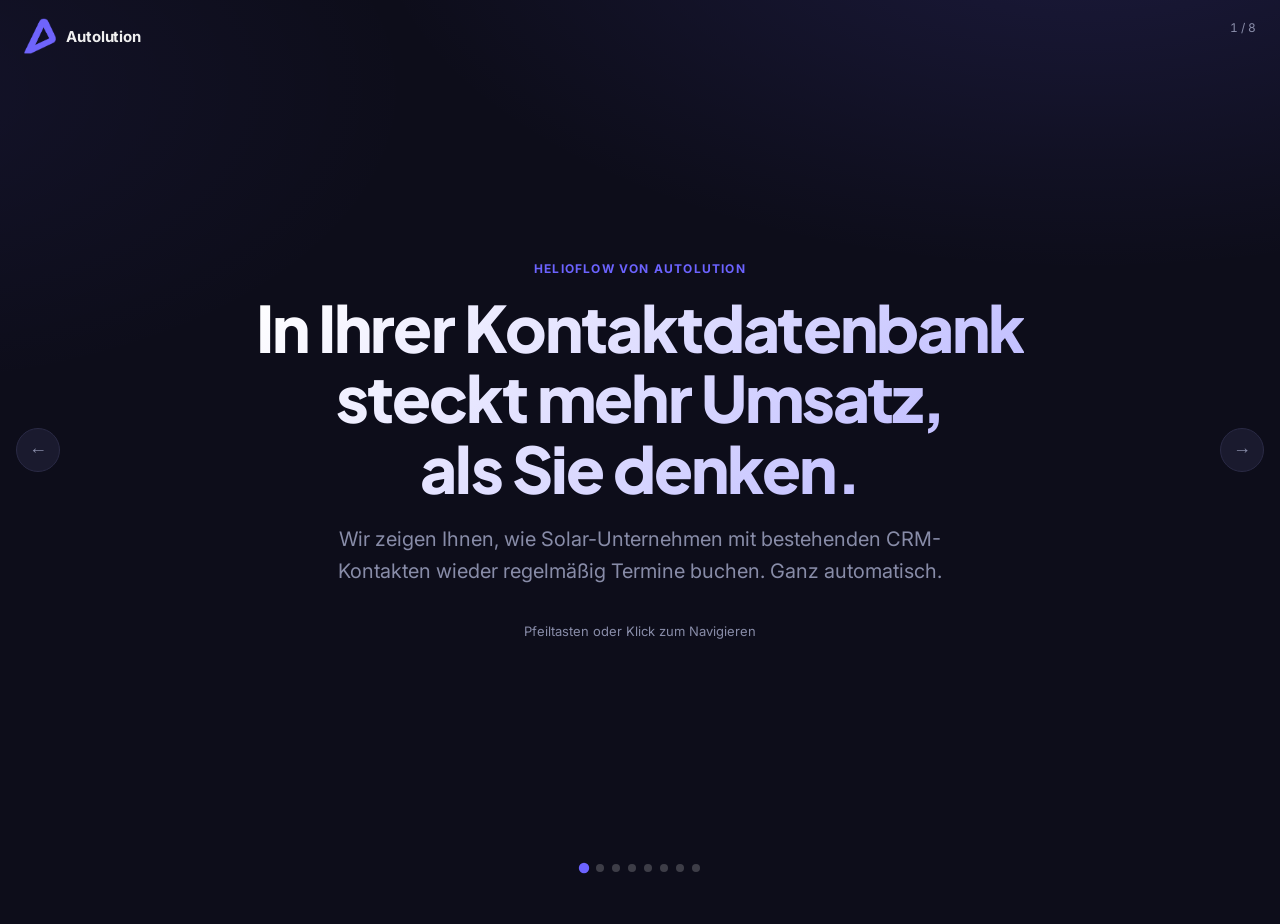
==== commit 1413b934: "Humanize copy, remove em-dashes, delete example calculation on slide 6 - All text rewritten to feel " ====
--- a/index.html
+++ b/index.html
@@ -717,12 +717,10 @@
   <section class="slide active" data-slide="0">
     <div class="content" style="text-align:center; display:flex; flex-direction:column; align-items:center;">
       <div class="hero-label">HelioFlow von Autolution</div>
-      <h1 class="hero-h1">Ihre Kontaktdatenbank<br>ist Ihr größtes<br>ungenutztes Asset.</h1>
-      <p class="hero-sub">Wie KI-gestützte Lead-Reaktivierung Solar-Unternehmen systematisch mehr Umsatz aus bestehenden CRM-Daten herausholt.</p>
+      <h1 class="hero-h1">In Ihrer Kontaktdatenbank<br>steckt mehr Umsatz,<br>als Sie denken.</h1>
+      <p class="hero-sub">Wir zeigen Ihnen, wie Solar-Unternehmen mit bestehenden CRM-Kontakten wieder regelmäßig Termine buchen. Ganz automatisch.</p>
       <div style="margin-top:36px; display:flex; align-items:center; gap:12px; color:var(--text-dim); font-size:13px;">
-        <span>← → zum Navigieren</span>
-        <span style="width:1px; height:16px; background:var(--border);"></span>
-        <span>Leertaste oder Pfeiltasten</span>
+        <span>Pfeiltasten oder Klick zum Navigieren</span>
       </div>
     </div>
   </section>
@@ -731,19 +729,19 @@
   <section class="slide" data-slide="1">
     <div class="content" style="display:flex; flex-direction:column; align-items:center;">
       <div class="hero-label">Das Problem</div>
-      <h2 class="section-title" style="text-align:center;">Die meisten Solar-Leads<br>kaufen nie — aber nicht<br>weil sie kein Interesse haben.</h2>
+      <h2 class="section-title" style="text-align:center;">Die meisten Solar-Leads kaufen nie.<br>Aber nicht weil sie kein Interesse haben.</h2>
       <ul class="problem-list">
         <li>
           <div class="x">✕</div>
-          <span><strong>Leads liegen unbenutzt im CRM.</strong> Tausende Kontakte wurden angesprochen, dann nie wieder konsequent weiterverfolgt.</span>
+          <span><strong>Leads verstauben im CRM.</strong> Hunderte Kontakte wurden einmal angesprochen und dann nie wieder weiterverfolgt.</span>
         </li>
         <li>
           <div class="x">✕</div>
-          <span><strong>Follow-ups passieren nicht systematisch.</strong> Manuelles Nachfassen ist zeitaufwändig und wird im Vertriebsalltag verdrängt.</span>
+          <span><strong>Nachfassen passiert nicht konsequent.</strong> Manuell geht das im Alltag einfach unter. Das kennt jedes Vertriebsteam.</span>
         </li>
         <li>
           <div class="x">✕</div>
-          <span><strong>Schlechte Terminqualität.</strong> Ohne Qualifizierung erscheinen Kontakte zum Termin — ohne wirklich zu passen.</span>
+          <span><strong>Schlechte Terminqualität.</strong> Ohne Qualifizierung kommen Leute zum Termin, die nie kaufen werden. Das kostet Zeit und Nerven.</span>
         </li>
       </ul>
     </div>
@@ -760,17 +758,17 @@
         <div class="card selling-card">
           <div class="card-icon">⚡</div>
           <h3>Vollautomatisiert</h3>
-          <p>Das System bucht Termine direkt in Ihren Kalender — ohne einen einzigen manuellen Schritt Ihres Teams. Jeden Tag, rund um die Uhr.</p>
+          <p>Das System bucht Termine direkt in Ihren Kalender. Kein manueller Aufwand für Ihr Team. Es läuft einfach. Jeden Tag.</p>
         </div>
         <div class="card selling-card">
           <div class="card-icon">🎯</div>
-          <h3>Personalisiert & qualifiziert</h3>
-          <p>KI-generierte, individuelle Nachrichten für jeden Kontakt. Dazu ein automatischer Qualifizierungsprozess: Nur Leads, die wirklich passen, bekommen einen Termin.</p>
+          <h3>Persönlich und qualifiziert</h3>
+          <p>Jeder Kontakt bekommt eine individuelle Nachricht. Und nur wer wirklich passt, bucht einen Termin. Kein Streuverlust mehr.</p>
         </div>
         <div class="card selling-card">
           <div class="card-icon">🚀</div>
           <h3>Schlüsselfertig</h3>
-          <p>Setup in wenigen Wochen, dann läuft HelioFlow ohne Ihr Zutun. Keine neue Software für Ihr Team — das System integriert sich in Ihre bestehenden Prozesse.</p>
+          <p>Wir bauen alles auf. Nach wenigen Wochen läuft HelioFlow ohne Ihr Zutun. Keine neue Software, kein Schulungsaufwand.</p>
         </div>
       </div>
     </div>
@@ -786,24 +784,24 @@
       <div class="steps">
         <div class="step-card">
           <div class="step-num">01</div>
-          <h3>Personalisierter Erstkontakt</h3>
-          <p>KI-generierte Nachricht, individuell für jeden Lead — plus automatisierte Follow-Up-Sequenz, bis eine Reaktion erfolgt.</p>
+          <h3>Persönlicher Erstkontakt</h3>
+          <p>HelioFlow schreibt jeden Lead individuell an. Wer nicht antwortet, bekommt automatisch weitere Nachrichten. Bis eine Reaktion kommt.</p>
           <div class="step-arrow">→</div>
         </div>
         <div class="step-card">
           <div class="step-num">02</div>
-          <h3>Automatischer Qualifizierungsprozess</h3>
-          <p>Nur Leads mit passendem Profil (Eigenheim, Alter, Interesse) werden zum nächsten Schritt weitergeleitet. Kein Terminverschwendung mehr.</p>
+          <h3>Qualifizierung im Gespräch</h3>
+          <p>Das System fragt automatisch die richtigen Dinge ab. Eigenheim, Interesse, Alter. Nur wer wirklich passt, kommt zum Termin.</p>
           <div class="step-arrow">→</div>
         </div>
         <div class="step-card">
           <div class="step-num">03</div>
-          <h3>Terminbuchung & Bestätigung</h3>
-          <p>Automatische Buchung direkt in Ihren Kalender — inklusive Terminbestätigung, Erinnerungen und Umbuchungsmöglichkeit.</p>
+          <h3>Termin direkt im Kalender</h3>
+          <p>Die Buchung läuft vollautomatisch. Mit Bestätigung, Erinnerung und der Möglichkeit zur Umbuchung. Alles ohne Ihr Zutun.</p>
         </div>
       </div>
       <div style="text-align:center; margin-top:28px; padding:16px 24px; background:var(--brand-soft); border-radius:10px; border:1px dashed rgba(108,99,255,0.4); max-width:600px; margin-left:auto; margin-right:auto;">
-        <span style="color:var(--brand); font-weight:600; font-size:15px;">Ergebnis: HelioFlow bucht automatisch qualifizierte Termine in Ihren Kalender.</span>
+        <span style="color:var(--brand); font-weight:600; font-size:15px;">Am Ende landen qualifizierte Termine in Ihrem Kalender. Automatisch.</span>
       </div>
     </div>
   </section>
@@ -824,7 +822,7 @@
           <div class="timeline-content" style="padding-top:6px;">
             <div class="timeline-badge">Woche 1–2</div>
             <h3>Qualifizierungsprozess & technische Integration</h3>
-            <p>Wir definieren gemeinsam die Qualifizierungskriterien für Ihre Zielgruppe und integrieren das System in Ihr CRM und Ihren Kalender.</p>
+            <p>Wir schauen uns gemeinsam an, wen Sie ansprechen wollen und was einen guten Lead ausmacht. Dann verbinden wir alles mit Ihrem CRM und Kalender.</p>
           </div>
         </div>
         <div class="timeline-item">
@@ -835,7 +833,7 @@
           <div class="timeline-content" style="padding-top:6px;">
             <div class="timeline-badge">Woche 2–3</div>
             <h3>Vollständiges System-Setup</h3>
-            <p>Personalisierte Nachrichten, Follow-Up-Sequenzen und Terminbuchungslogik werden konfiguriert und getestet.</p>
+            <p>Wir bauen die Nachrichten, Follow-ups und die Buchungslogik auf. Alles wird getestet, bevor es live geht.</p>
           </div>
         </div>
         <div class="timeline-item">
@@ -845,8 +843,8 @@
           </div>
           <div class="timeline-content" style="padding-top:6px;">
             <div class="timeline-badge">Woche 3–4</div>
-            <h3>Finale Abnahme & Start der Aufwärmphase</h3>
-            <p>Gemeinsame Abnahme — dann starten wir kontrolliert, beobachten die ersten Reaktionen und optimieren sofort nach.</p>
+            <h3>Abnahme und Start</h3>
+            <p>Wir gehen gemeinsam alles durch. Dann starten wir kontrolliert, schauen uns die ersten Reaktionen an und passen sofort nach.</p>
           </div>
         </div>
         <div class="timeline-item">
@@ -856,7 +854,7 @@
           <div class="timeline-content" style="padding-top:6px;">
             <div class="timeline-badge">Fortlaufend</div>
             <h3>Laufende Optimierung</h3>
-            <p>Das System läuft und verbessert sich kontinuierlich — wir bleiben als Partner an Ihrer Seite.</p>
+            <p>Das System läuft. Wir schauen regelmäßig drauf, optimieren weiter und sind als Partner an Ihrer Seite.</p>
           </div>
         </div>
       </div>
@@ -868,24 +866,20 @@
     <div class="content" style="display:flex; flex-direction:column; align-items:center; text-align:center;">
       <div class="hero-label">Warum jetzt</div>
       <h2 class="section-title">Leads, die warten,<br>kaufen irgendwann woanders.</h2>
-      <p class="section-sub" style="text-align:center;">Jeden Monat, in dem Ihre CRM-Kontakte nicht reaktiviert werden, sinkt die Chance auf einen Abschluss — und steigt die Chance, dass der Wettbewerb zuschlägt.</p>
+      <p class="section-sub" style="text-align:center;">Jeden Monat ohne Reaktivierung sinkt die Chance auf einen Abschluss. Und irgendwann kaufen Ihre Kontakte bei jemand anderem.</p>
       <div class="stat-row">
         <div class="stat-box">
           <div class="s-num">80%</div>
-          <div class="s-label">Erscheinungsrate bei<br>qualifizierten Terminen</div>
+          <div class="s-label">der qualifizierten Termine<br>erscheinen wirklich</div>
         </div>
         <div class="stat-box">
           <div class="s-num">1%</div>
-          <div class="s-label">Buchungsrate aus bestehenden<br>CRM-Kontakten (Ø)</div>
+          <div class="s-label">Buchungsrate aus bestehenden<br>CRM-Kontakten im Schnitt</div>
         </div>
         <div class="stat-box">
           <div class="s-num">30%</div>
           <div class="s-label">Abschlussrate bei<br>qualifizierten Leads</div>
         </div>
-      </div>
-      <div style="padding: 20px 28px; background: var(--card); border: 1px solid rgba(16,185,129,0.3); border-radius: var(--radius); max-width: 580px;">
-        <p style="color: var(--success); font-weight: 600; font-size: 15px; margin-bottom: 8px;">→ Was das für Sie bedeutet</p>
-        <p style="color: var(--text-dim); font-size: 14px; line-height: 1.6;">Bei 5.000 CRM-Kontakten und einem Ø-Auftragswert von 16.000 € stecken konservativ gerechnet über <strong style="color:var(--text)">mehrere hunderttausend Euro Umsatzpotenzial</strong> in Ihrer Datenbank — berechnen Sie es auf der nächsten Folie selbst.</p>
       </div>
     </div>
   </section>
@@ -895,7 +889,7 @@
     <div class="rechner-wrap">
       <div style="text-align:center; margin-bottom:28px;">
         <div class="hero-label">Live-Berechnung</div>
-        <h2 class="section-title" style="font-size: clamp(24px,3.5vw,38px);">Ihr persönliches Potenzial —<br>jetzt live berechnen.</h2>
+        <h2 class="section-title" style="font-size: clamp(24px,3.5vw,38px);">Was steckt in Ihrer Datenbank?<br>Finden Sie es jetzt heraus.</h2>
       </div>
 
       <!-- Assumptions -->
@@ -991,8 +985,8 @@
   <section class="slide cta-slide" data-slide="7">
     <div class="cta-glow"></div>
     <div class="cta-slide-inner">
-      <h1>Lassen Sie uns Ihr Potenzial gemeinsam heben.</h1>
-      <p>In einem kostenlosen 30-minütigen Erstgespräch zeigen wir Ihnen, wie Sie genau diesen Umsatz systematisch aus Ihrer Kontaktdatenbank herausholen — mit HelioFlow von Autolution.</p>
+      <h1>Bereit, Ihre alten Leads wieder zum Leben zu erwecken?</h1>
+      <p>In einem kostenlosen 30-minütigen Gespräch schauen wir uns gemeinsam an, was in Ihrer Datenbank steckt und wie wir das mit HelioFlow systematisch heben.</p>
       <a class="cta-btn" href="https://calendar.app.google/GsKFuUp66C94jkA79" target="_blank" rel="noopener">
         📅 &nbsp;Jetzt Erstgespräch buchen
       </a>
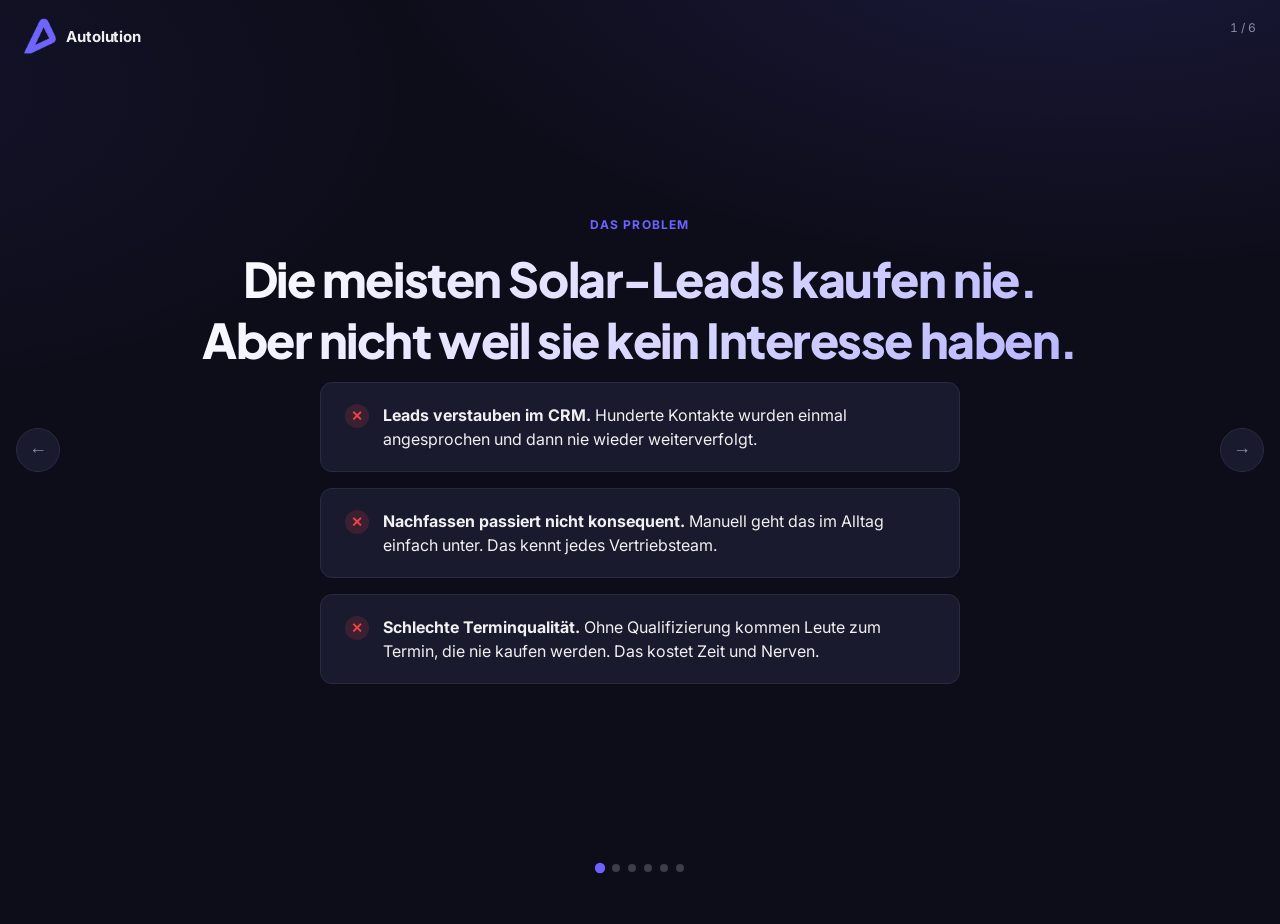
==== commit 26089188: "Remove cover and CTA slides, update KPIs, fix process descriptions - Deleted slide 1 (cover) and sli" ====
--- a/index.html
+++ b/index.html
@@ -702,7 +702,7 @@
 </div>
 
 <!-- Slide counter -->
-<div class="slide-counter" id="slideCounter">1 / 8</div>
+<div class="slide-counter" id="slideCounter">1 / 6</div>
 
 <!-- Navigation arrows -->
 <button class="nav-arrow prev" onclick="navigate(-1)">←</button>
@@ -713,20 +713,8 @@
 
 <div class="deck" id="deck">
 
-  <!-- ── Slide 1: Cover ───────────────────────────────────────── -->
+  <!-- ── Slide 1: Problem ─────────────────────────────────────── -->
   <section class="slide active" data-slide="0">
-    <div class="content" style="text-align:center; display:flex; flex-direction:column; align-items:center;">
-      <div class="hero-label">HelioFlow von Autolution</div>
-      <h1 class="hero-h1">In Ihrer Kontaktdatenbank<br>steckt mehr Umsatz,<br>als Sie denken.</h1>
-      <p class="hero-sub">Wir zeigen Ihnen, wie Solar-Unternehmen mit bestehenden CRM-Kontakten wieder regelmäßig Termine buchen. Ganz automatisch.</p>
-      <div style="margin-top:36px; display:flex; align-items:center; gap:12px; color:var(--text-dim); font-size:13px;">
-        <span>Pfeiltasten oder Klick zum Navigieren</span>
-      </div>
-    </div>
-  </section>
-
-  <!-- ── Slide 2: Problem ─────────────────────────────────────── -->
-  <section class="slide" data-slide="1">
     <div class="content" style="display:flex; flex-direction:column; align-items:center;">
       <div class="hero-label">Das Problem</div>
       <h2 class="section-title" style="text-align:center;">Die meisten Solar-Leads kaufen nie.<br>Aber nicht weil sie kein Interesse haben.</h2>
@@ -747,8 +735,8 @@
     </div>
   </section>
 
-  <!-- ── Slide 3: Selling Points ──────────────────────────────── -->
-  <section class="slide" data-slide="2">
+  <!-- ── Slide 2: Selling Points ──────────────────────────────── -->
+  <section class="slide" data-slide="1">
     <div class="content">
       <div style="text-align:center; margin-bottom:36px;">
         <div class="hero-label">Warum HelioFlow</div>
@@ -774,8 +762,8 @@
     </div>
   </section>
 
-  <!-- ── Slide 4: Wie es funktioniert ────────────────────────── -->
-  <section class="slide" data-slide="3">
+  <!-- ── Slide 3: Wie es funktioniert ────────────────────────── -->
+  <section class="slide" data-slide="2">
     <div class="content">
       <div style="text-align:center; margin-bottom:36px;">
         <div class="hero-label">So funktioniert HelioFlow</div>
@@ -785,13 +773,13 @@
         <div class="step-card">
           <div class="step-num">01</div>
           <h3>Persönlicher Erstkontakt</h3>
-          <p>HelioFlow schreibt jeden Lead individuell an. Wer nicht antwortet, bekommt automatisch weitere Nachrichten. Bis eine Reaktion kommt.</p>
+          <p>Die Erstnachricht erarbeiten wir gemeinsam mit Ihnen. HelioFlow verschickt sie und übernimmt danach automatisch alle Follow-ups. Bis eine Reaktion kommt.</p>
           <div class="step-arrow">→</div>
         </div>
         <div class="step-card">
           <div class="step-num">02</div>
           <h3>Qualifizierung im Gespräch</h3>
-          <p>Das System fragt automatisch die richtigen Dinge ab. Eigenheim, Interesse, Alter. Nur wer wirklich passt, kommt zum Termin.</p>
+          <p>Das System führt Ihren individuellen Qualifizierungsprozess durch, den wir gemeinsam festlegen. Nur wer wirklich passt, kommt zum Termin.</p>
           <div class="step-arrow">→</div>
         </div>
         <div class="step-card">
@@ -806,8 +794,8 @@
     </div>
   </section>
 
-  <!-- ── Slide 5: Zusammenarbeit ──────────────────────────────── -->
-  <section class="slide" data-slide="4">
+  <!-- ── Slide 4: Zusammenarbeit ──────────────────────────────── -->
+  <section class="slide" data-slide="3">
     <div class="content" style="display:flex; flex-direction:column; align-items:center;">
       <div style="text-align:center; margin-bottom:36px;">
         <div class="hero-label">Unsere Zusammenarbeit</div>
@@ -861,31 +849,31 @@
     </div>
   </section>
 
-  <!-- ── Slide 6: Ergebnisse ──────────────────────────────────── -->
-  <section class="slide" data-slide="5">
+  <!-- ── Slide 5: Ergebnisse ──────────────────────────────────── -->
+  <section class="slide" data-slide="4">
     <div class="content" style="display:flex; flex-direction:column; align-items:center; text-align:center;">
       <div class="hero-label">Warum jetzt</div>
       <h2 class="section-title">Leads, die warten,<br>kaufen irgendwann woanders.</h2>
       <p class="section-sub" style="text-align:center;">Jeden Monat ohne Reaktivierung sinkt die Chance auf einen Abschluss. Und irgendwann kaufen Ihre Kontakte bei jemand anderem.</p>
       <div class="stat-row">
         <div class="stat-box">
-          <div class="s-num">80%</div>
+          <div class="s-num">&gt; 80%</div>
           <div class="s-label">der qualifizierten Termine<br>erscheinen wirklich</div>
         </div>
         <div class="stat-box">
-          <div class="s-num">1%</div>
+          <div class="s-num">≈ 1%</div>
           <div class="s-label">Buchungsrate aus bestehenden<br>CRM-Kontakten im Schnitt</div>
         </div>
         <div class="stat-box">
-          <div class="s-num">30%</div>
+          <div class="s-num">≈ 25%</div>
           <div class="s-label">Abschlussrate bei<br>qualifizierten Leads</div>
         </div>
       </div>
     </div>
   </section>
 
-  <!-- ── Slide 7: Potenzial-Rechner ───────────────────────────── -->
-  <section class="slide rechner-slide" data-slide="6">
+  <!-- ── Slide 6: Potenzial-Rechner ───────────────────────────── -->
+  <section class="slide rechner-slide" data-slide="5">
     <div class="rechner-wrap">
       <div style="text-align:center; margin-bottom:28px;">
         <div class="hero-label">Live-Berechnung</div>
@@ -981,24 +969,6 @@
     </div>
   </section>
 
-  <!-- ── Slide 8: CTA ─────────────────────────────────────────── -->
-  <section class="slide cta-slide" data-slide="7">
-    <div class="cta-glow"></div>
-    <div class="cta-slide-inner">
-      <h1>Bereit, Ihre alten Leads wieder zum Leben zu erwecken?</h1>
-      <p>In einem kostenlosen 30-minütigen Gespräch schauen wir uns gemeinsam an, was in Ihrer Datenbank steckt und wie wir das mit HelioFlow systematisch heben.</p>
-      <a class="cta-btn" href="https://calendar.app.google/GsKFuUp66C94jkA79" target="_blank" rel="noopener">
-        📅 &nbsp;Jetzt Erstgespräch buchen
-      </a>
-      <div style="margin-top:32px; display:flex; gap:24px; justify-content:center; flex-wrap:wrap;">
-        <a href="https://autolution.ai" target="_blank" rel="noopener" style="color:rgba(255,255,255,0.7);font-size:14px;text-decoration:none;">🌐 autolution.ai</a>
-        <span style="color:rgba(255,255,255,0.3);">|</span>
-        <a href="https://autolution.ai/impressum" target="_blank" rel="noopener" style="color:rgba(255,255,255,0.7);font-size:14px;text-decoration:none;">Impressum</a>
-        <span style="color:rgba(255,255,255,0.3);">|</span>
-        <a href="https://autolution.ai/datenschutz" target="_blank" rel="noopener" style="color:rgba(255,255,255,0.7);font-size:14px;text-decoration:none;">Datenschutz</a>
-      </div>
-    </div>
-  </section>
 
 </div><!-- /deck -->
 
